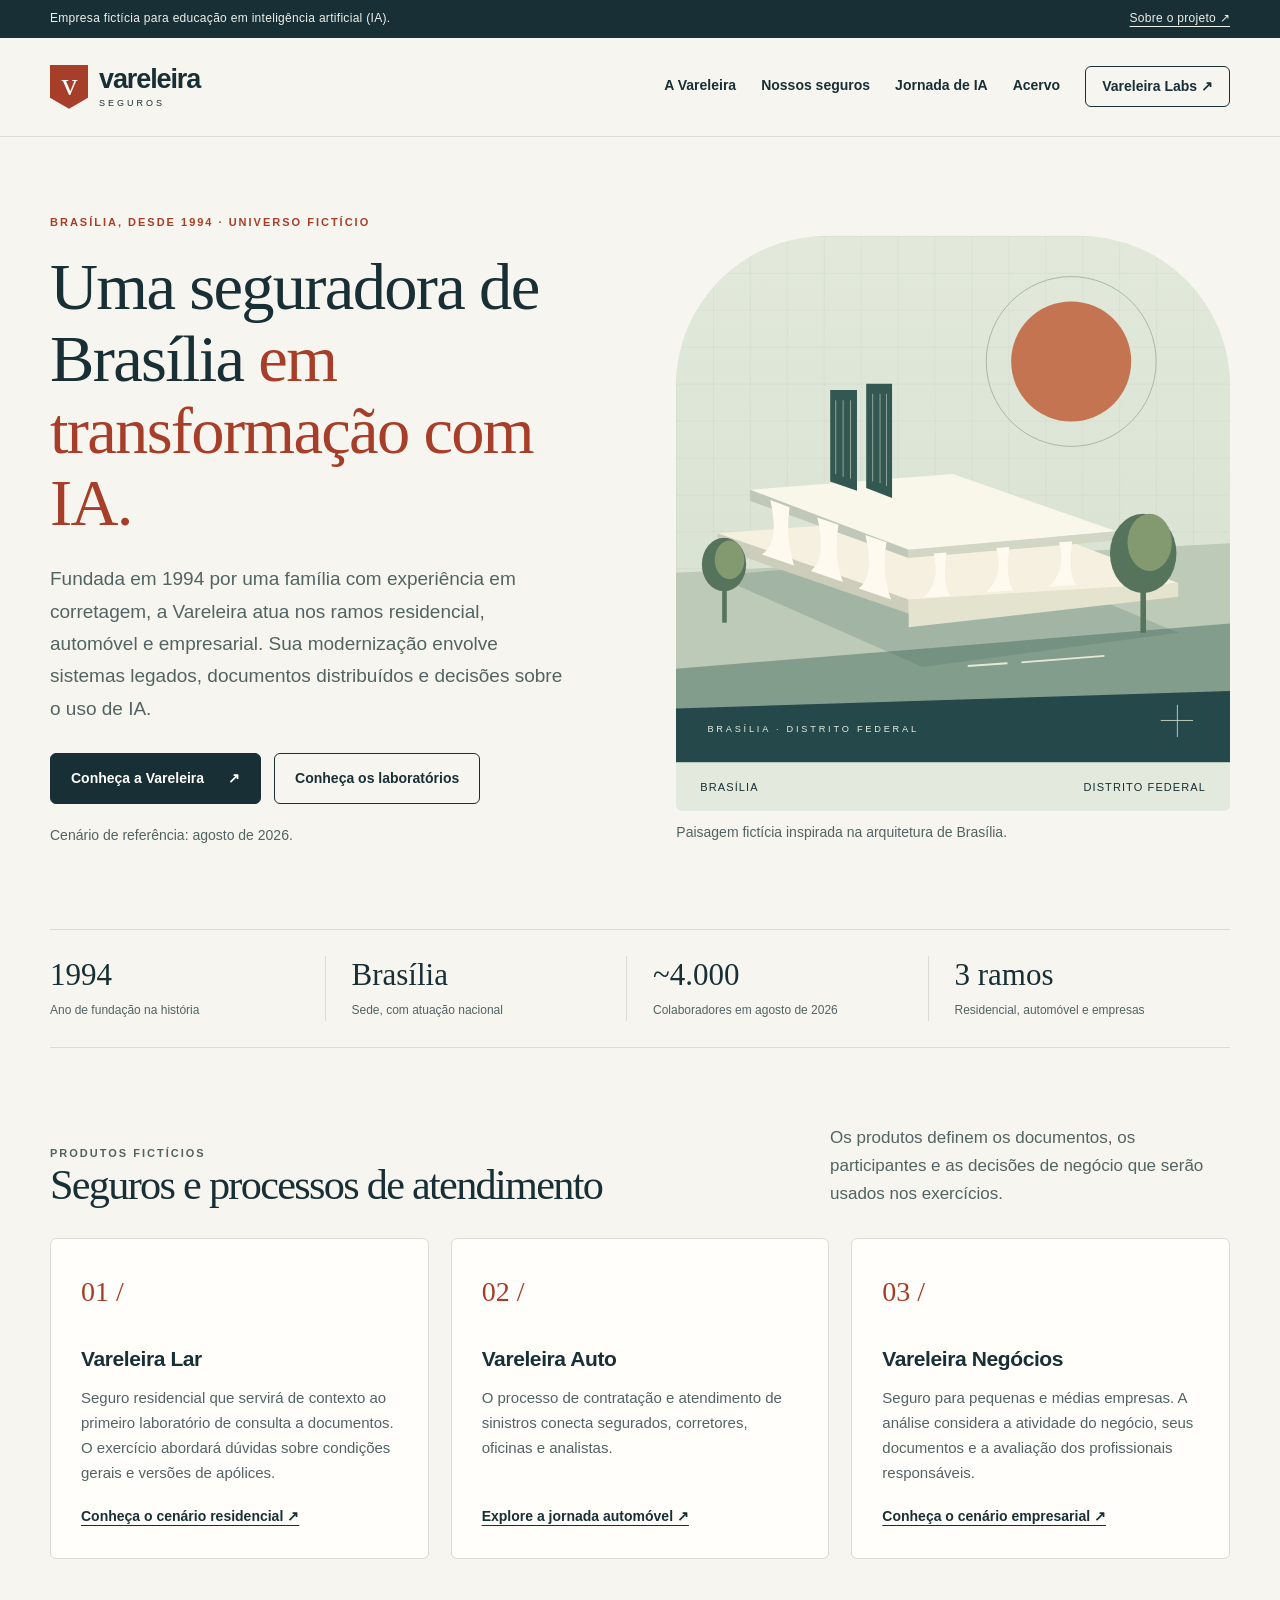
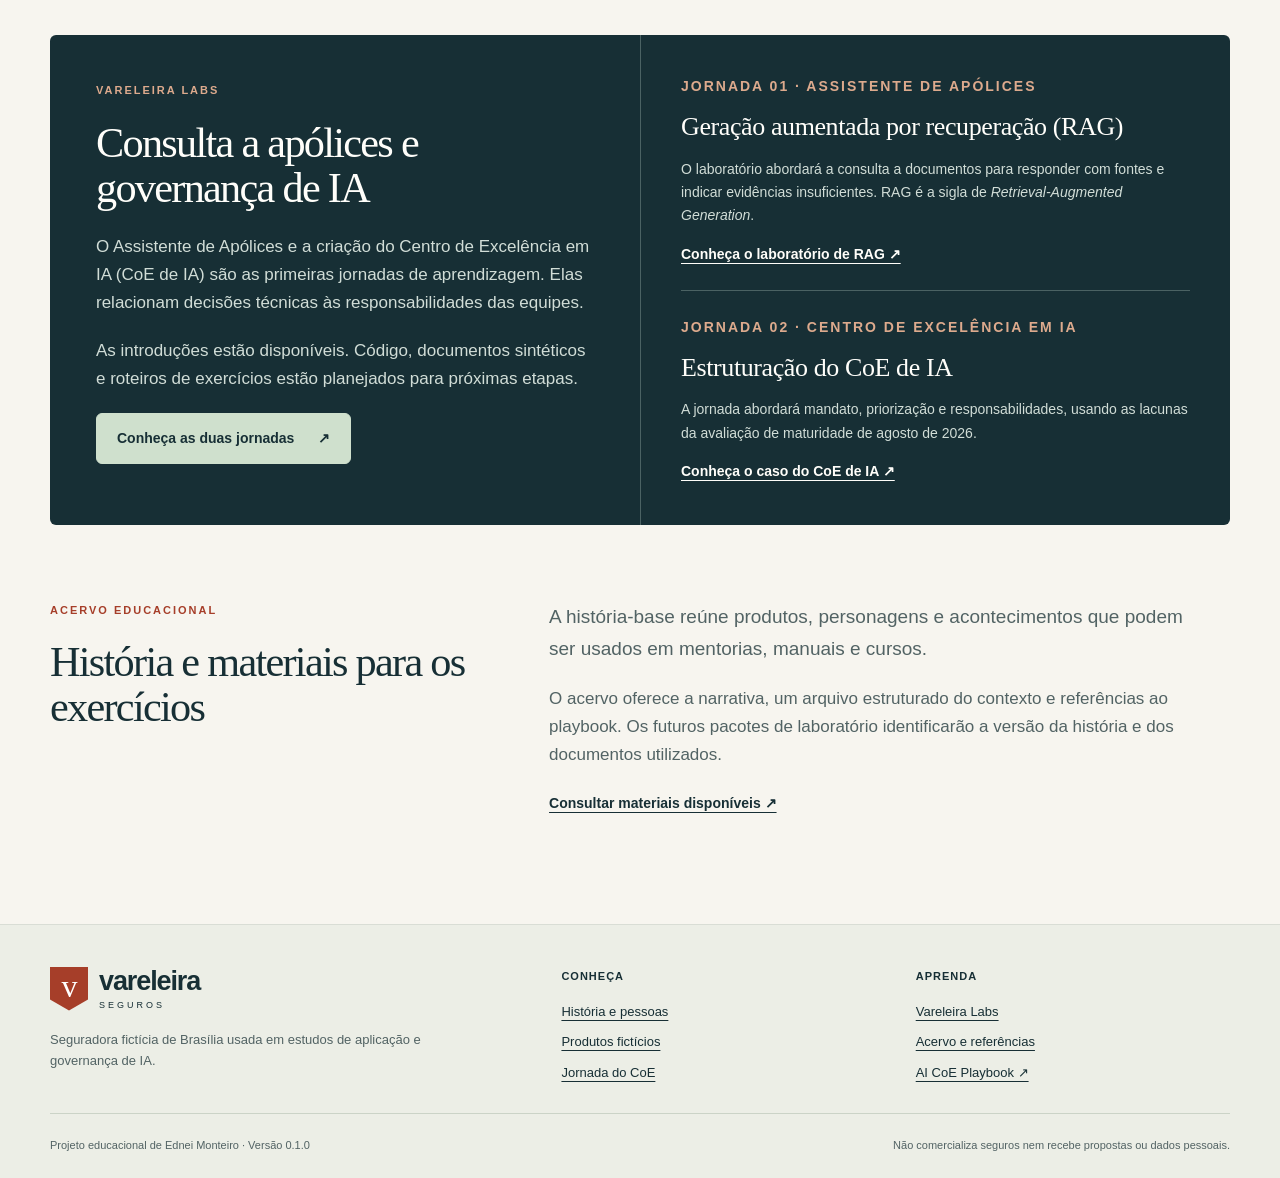
==== index.html @ fbc41fa9 "feat: prepare Vareleira site, repository policies and Pages publication Co-authored-by: Copilot <223" ====
<!doctype html>
<html lang="pt-BR">
<head>
  <meta charset="utf-8">
  <meta name="viewport" content="width=device-width, initial-scale=1">
  <title>Vareleira Seguros · Empresa fictícia para educação em IA</title>
  <meta name="description" content="Seguradora fictícia de Brasília para estudar inteligência artificial: história da empresa, consulta a apólices e criação de um centro de excelência.">
  <link rel="icon" href="assets/favicon.svg" type="image/svg+xml">
  <link rel="stylesheet" href="assets/site.css">
</head>
<body>
  <a class="skip" href="#conteudo">Pular para o conteúdo</a>
  <div class="notice"><div class="wrap"><span>Empresa fictícia para educação em inteligência artificial (IA).</span><a class="notice-detail" href="acervo.html#sobre">Sobre o projeto ↗</a></div></div>
  <header class="site-header"><div class="wrap header-inner">
    <a class="brand" href="index.html" aria-label="Vareleira Seguros, início"><span class="brand-mark" aria-hidden="true">v</span><span>vareleira<small>seguros</small></span></a>
    <nav class="nav" aria-label="Navegação principal"><a href="empresa.html">A Vareleira</a><a href="seguros.html">Nossos seguros</a><a href="coe.html">Jornada de IA</a><a href="acervo.html">Acervo</a><a class="nav-labs" href="labs.html">Vareleira Labs ↗</a></nav>
  </div></header>
  <main id="conteudo" class="wrap">
    <section class="hero" aria-labelledby="titulo">
      <div>
        <p class="eyebrow">Brasília, desde 1994 · Universo fictício</p>
        <h1 id="titulo">Uma seguradora de Brasília <em>em transformação com IA.</em></h1>
        <p class="lead">Fundada em 1994 por uma família com experiência em corretagem, a Vareleira atua nos ramos residencial, automóvel e empresarial. Sua modernização envolve sistemas legados, documentos distribuídos e decisões sobre o uso de IA.</p>
        <div class="actions"><a class="button" href="empresa.html">Conheça a Vareleira <span aria-hidden="true">↗</span></a><a class="button secondary" href="labs.html">Conheça os laboratórios</a></div>
        <p class="small muted">Cenário de referência: agosto de 2026.</p>
      </div>
      <figure style="margin:0">
        <div class="hero-art"><img src="assets/brasilia.svg" width="600" height="570" alt="Ilustração inspirada em Brasília, com colunas curvas, sol terracota e vegetação do cerrado."><div class="art-caption"><span>Brasília</span><span>Distrito Federal</span></div></div>
        <figcaption class="small muted" style="margin-top:10px">Paisagem fictícia inspirada na arquitetura de Brasília.</figcaption>
      </figure>
    </section>
    <div class="facts" aria-label="Perfil da empresa no cenário fictício de agosto de 2026">
      <div class="fact"><strong>1994</strong><span>Ano de fundação na história</span></div>
      <div class="fact"><strong>Brasília</strong><span>Sede, com atuação nacional</span></div>
      <div class="fact"><strong>~4.000</strong><span>Colaboradores em agosto de 2026</span></div>
      <div class="fact"><strong>3 ramos</strong><span>Residencial, automóvel e empresas</span></div>
    </div>
    <section class="section">
      <div class="section-heading"><div><p class="eyebrow">Produtos fictícios</p><h2>Seguros e processos de atendimento</h2></div><p>Os produtos definem os documentos, os participantes e as decisões de negócio que serão usados nos exercícios.</p></div>
      <div class="grid-3">
        <article class="card"><span class="card-index" aria-hidden="true">01 /</span><h3>Vareleira Lar</h3><p>Seguro residencial que servirá de contexto ao primeiro laboratório de consulta a documentos. O exercício abordará dúvidas sobre condições gerais e versões de apólices.</p><a class="text-link" href="seguros.html#residencial">Conheça o cenário residencial ↗</a></article>
        <article class="card"><span class="card-index" aria-hidden="true">02 /</span><h3>Vareleira Auto</h3><p>O processo de contratação e atendimento de sinistros conecta segurados, corretores, oficinas e analistas.</p><a class="text-link" href="seguros.html#automovel">Explore a jornada automóvel ↗</a></article>
        <article class="card"><span class="card-index" aria-hidden="true">03 /</span><h3>Vareleira Negócios</h3><p>Seguro para pequenas e médias empresas. A análise considera a atividade do negócio, seus documentos e a avaliação dos profissionais responsáveis.</p><a class="text-link" href="seguros.html#empresas">Conheça o cenário empresarial ↗</a></article>
      </div>
    </section>
    <section class="feature" aria-labelledby="labs-title">
      <div class="feature-copy"><p class="eyebrow">Vareleira Labs</p><h2 id="labs-title">Consulta a apólices e governança de IA</h2><p>O Assistente de Apólices e a criação do Centro de Excelência em IA (CoE de IA) são as primeiras jornadas de aprendizagem. Elas relacionam decisões técnicas às responsabilidades das equipes.</p><p>As introduções estão disponíveis. Código, documentos sintéticos e roteiros de exercícios estão planejados para próximas etapas.</p><a class="button" href="labs.html">Conheça as duas jornadas <span aria-hidden="true">↗</span></a></div>
      <div class="feature-side">
        <article><p class="eyebrow">Jornada 01 · Assistente de Apólices</p><h3>Geração aumentada por recuperação (RAG)</h3><p>O laboratório abordará a consulta a documentos para responder com fontes e indicar evidências insuficientes. RAG é a sigla de <em>Retrieval-Augmented Generation</em>.</p><a class="text-link" href="rag.html">Conheça o laboratório de RAG ↗</a></article>
        <article><p class="eyebrow">Jornada 02 · Centro de Excelência em IA</p><h3>Estruturação do CoE de IA</h3><p>A jornada abordará mandato, priorização e responsabilidades, usando as lacunas da avaliação de maturidade de agosto de 2026.</p><a class="text-link" href="coe.html">Conheça o caso do CoE de IA ↗</a></article>
      </div>
    </section>
    <section class="section split">
      <div><p class="eyebrow">Acervo educacional</p><h2>História e materiais para os exercícios</h2></div>
      <div><p class="lead">A história-base reúne produtos, personagens e acontecimentos que podem ser usados em mentorias, manuais e cursos.</p><p class="muted">O acervo oferece a narrativa, um arquivo estruturado do contexto e referências ao playbook. Os futuros pacotes de laboratório identificarão a versão da história e dos documentos utilizados.</p><a class="text-link" href="acervo.html">Consultar materiais disponíveis ↗</a></div>
    </section>
  </main>
  <footer class="site-footer"><div class="wrap"><div class="footer-top">
    <div><a class="brand" href="index.html"><span class="brand-mark" aria-hidden="true">v</span><span>vareleira<small>seguros</small></span></a><p>Seguradora fictícia de Brasília usada em estudos de aplicação e governança de IA.</p></div>
    <div class="footer-links"><strong>Conheça</strong><a href="empresa.html">História e pessoas</a><a href="seguros.html">Produtos fictícios</a><a href="coe.html">Jornada do CoE</a></div>
    <div class="footer-links"><strong>Aprenda</strong><a href="labs.html">Vareleira Labs</a><a href="acervo.html">Acervo e referências</a><a href="https://vareleira.com/artigos/coe-ia-playbook.html">AI CoE Playbook ↗</a></div>
  </div><div class="footer-bottom"><span>Projeto educacional de Ednei Monteiro · Versão 0.1.0</span><span>Não comercializa seguros nem recebe propostas ou dados pessoais.</span></div></div></footer>
</body>
</html>
---- assets/site.css ----
:root {
  color-scheme: light;
  --paper: #f7f5ef;
  --white: #fffefa;
  --ink: #172f35;
  --muted: #526364;
  --line: #d9ddd5;
  --accent: #a63e29;
  --soft: #ebece3;
  --mint: #cfe0cd;
  --radius: 6px;
}
* { box-sizing: border-box; }
html { scroll-behavior: smooth; }
body { margin: 0; background: var(--paper); color: var(--ink); font: 17px/1.65 "Segoe UI", Arial, sans-serif; }
a { color: inherit; text-underline-offset: 4px; }
a:hover { color: var(--accent); }
button, input { font: inherit; }
img, svg { max-width: 100%; }
img { display: block; height: auto; }
::selection { background: var(--mint); color: var(--ink); }
:focus-visible { outline: 3px solid var(--accent); outline-offset: 5px; }
.wrap { width: min(1180px, calc(100% - 64px)); margin-inline: auto; }
.skip { position: absolute; left: 16px; top: -100px; z-index: 10; padding: 12px 20px; background: var(--white); }
.skip:focus { top: 12px; }
.notice { background: var(--ink); color: #edf1e9; font-size: 12px; padding: 9px 0; letter-spacing: .025em; }
.notice .wrap { display: flex; justify-content: space-between; gap: 16px; }
.notice a:hover { color: #fff; }
.site-header { border-bottom: 1px solid var(--line); background: var(--paper); }
.header-inner { display: flex; align-items: center; justify-content: space-between; min-height: 98px; gap: 32px; }
.brand { display: inline-flex; align-items: center; gap: 11px; text-decoration: none; font-size: 27px; font-weight: 700; letter-spacing: -1.1px; line-height: 1; }
.brand:hover { color: var(--ink); }
.brand-mark { display: grid; place-items: center; background: var(--accent); color: white; width: 38px; height: 44px; font: 32px Georgia, serif; clip-path: polygon(0 0,100% 0,100% 75%,50% 100%,0 75%); padding-bottom: 5px; }
.brand small { display: block; margin-top: 6px; font-size: 9px; font-weight: 500; letter-spacing: 3px; text-transform: uppercase; }
.nav { display: flex; align-items: center; flex-wrap: wrap; gap: 25px; }
.nav a { font-size: 14px; font-weight: 600; text-decoration: none; padding: 8px 0; border-bottom: 2px solid transparent; }
.nav a:hover, .nav a[aria-current="page"] { border-color: var(--accent); }
.nav .nav-labs { border: 1px solid var(--ink); border-radius: var(--radius); padding: 8px 16px; }
.nav .nav-labs[aria-current="page"] { background: var(--ink); color: var(--white); }
.eyebrow { font-size: 11px; font-weight: 700; text-transform: uppercase; letter-spacing: 2px; margin: 0 0 20px; color: var(--accent); }
h1, h2, h3, p { margin-top: 0; }
h1, h2 { font-family: Georgia, "Times New Roman", serif; font-weight: 400; letter-spacing: -1.7px; line-height: 1.08; }
h1 { font-size: clamp(40px, 5.2vw, 70px); margin-bottom: 25px; }
h2 { font-size: clamp(32px, 3.3vw, 44px); margin-bottom: 22px; }
h3 { font-size: 21px; line-height: 1.3; letter-spacing: -.4px; margin-bottom: 14px; }
p { margin-bottom: 20px; }
.lead { font-size: 19px; line-height: 1.7; color: var(--muted); max-width: 660px; }
.muted { color: var(--muted); }
.small { font-size: 14px; }
.hero { display: grid; grid-template-columns: 1.03fr 1fr; gap: 56px; align-items: center; padding: 76px 0 62px; }
.hero .lead { max-width: 520px; }
.hero h1 em { color: var(--accent); font-style: normal; }
.hero-art { position: relative; background: #e3e9dc; border-radius: 150px 150px 6px 6px; overflow: hidden; }
.hero-art img { width: 100%; }
.art-caption { display: flex; justify-content: space-between; gap: 20px; padding: 15px 24px; border-top: 1px solid #b8c7bb; font-size: 11px; letter-spacing: 1.1px; text-transform: uppercase; }
.actions { display: flex; gap: 13px; flex-wrap: wrap; margin: 28px 0 20px; }
.button { display: inline-flex; align-items: center; justify-content: center; gap: 24px; padding: 13px 20px; border-radius: var(--radius); border: 1px solid var(--ink); color: var(--white); background: var(--ink); font-size: 14px; font-weight: 600; text-decoration: none; }
.button:hover { background: #29494e; color: white; }
.button.secondary { background: transparent; color: var(--ink); }
.button.secondary:hover { background: var(--soft); }
.text-link { font-size: 14px; font-weight: 650; }
.facts { display: grid; grid-template-columns: repeat(4, 1fr); border-block: 1px solid var(--line); padding: 26px 0; gap: 26px; }
.fact { border-right: 1px solid var(--line); padding-right: 18px; }
.fact:last-child { border-right: 0; }
.fact strong { display: block; font-family: Georgia, serif; font-weight: 400; font-size: 31px; line-height: 1.25; }
.fact span { display: block; margin-top: 6px; color: var(--muted); font-size: 12px; }
.section { padding-block: 76px; }
.section + .section { border-top: 1px solid var(--line); }
.section-heading { display: flex; justify-content: space-between; align-items: end; gap: 40px; margin-bottom: 30px; }
.section-heading h2 { margin-bottom: 0; }
.section-heading p { max-width: 400px; margin-bottom: 0; color: var(--muted); }
.grid-3, .grid-2 { display: grid; gap: 22px; }
.grid-3 { grid-template-columns: repeat(3, 1fr); }
.grid-2 { grid-template-columns: repeat(2, 1fr); }
.card { background: var(--white); border: 1px solid var(--line); border-radius: var(--radius); padding: 30px; display: flex; flex-direction: column; align-items: start; }
.card p { color: var(--muted); font-size: 15px; }
.card .text-link { margin-top: auto; }
.card-index { color: var(--accent); font-family: Georgia, serif; font-size: 28px; margin-bottom: 30px; }
.tag { display: inline-block; border: 1px solid #c6cfc4; color: #365448; background: #e9efe3; border-radius: 3px; padding: 3px 9px; font-size: 11px; font-weight: 600; letter-spacing: .35px; line-height: 1.6; }
.tag.planned { background: #f1eadc; color: #735125; border-color: #d7c7ab; }
.tag-row { display: flex; flex-wrap: wrap; gap: 8px; margin-bottom: 20px; }
.feature { display: grid; grid-template-columns: 1fr 1fr; background: var(--ink); color: var(--white); border-radius: var(--radius); overflow: hidden; }
.feature-copy { padding: 46px; }
.feature .eyebrow { color: #ddaa8d; }
.feature p { color: #d1ddd7; }
.feature .button { background: var(--mint); color: var(--ink); border-color: var(--mint); }
.feature .button:hover { background: #e0ebd8; }
.feature-side { border-left: 1px solid #4b6263; padding: 40px; display: grid; align-content: center; gap: 22px; }
.feature-side article + article { border-top: 1px solid #4b6263; padding-top: 25px; }
.feature-side h3 { font-family: Georgia, serif; font-size: 26px; font-weight: 400; }
.feature-side p { font-size: 14px; margin-bottom: 12px; }
.feature a:hover { color: #f5c9a9; }
.page-intro { padding: 60px 0 48px; max-width: 900px; }
.breadcrumb { display: flex; flex-wrap: wrap; gap: 10px; color: var(--muted); font-size: 12px; margin-bottom: 36px; }
.page-intro h1 { max-width: 850px; font-size: clamp(39px, 4.8vw, 62px); }
.page-intro .lead { max-width: 760px; }
.page-intro .eyebrow { margin-bottom: 18px; }
.callout { border-left: 3px solid var(--accent); background: var(--soft); padding: 24px 28px; border-radius: 0 var(--radius) var(--radius) 0; }
.callout p:last-child { margin-bottom: 0; }
.split { display: grid; grid-template-columns: .8fr 1.3fr; gap: 80px; }
.prose { max-width: 780px; }
.prose p, .prose li { color: var(--muted); }
.timeline { list-style: none; margin: 0; padding: 0; }
.timeline li { position: relative; border-left: 1px solid #b9c6b9; padding: 0 0 32px 28px; }
.timeline li::before { content: ""; position: absolute; top: 8px; left: -5px; width: 9px; height: 9px; border-radius: 50%; background: var(--accent); }
.timeline li:last-child { padding-bottom: 0; }
.timeline strong { display: block; font-size: 13px; color: var(--accent); margin-bottom: 8px; }
.timeline h3 { margin-bottom: 9px; font-size: 19px; }
.timeline p { font-size: 15px; color: var(--muted); margin: 0; }
.person { padding-top: 20px; border-top: 1px solid var(--line); }
.person h3 { margin: 7px 0 8px; }
.person .role { color: var(--accent); font-size: 12px; font-weight: 650; }
.person p { font-size: 15px; color: var(--muted); }
.stack { display: grid; gap: 24px; }
.product { display: grid; grid-template-columns: .65fr 1.35fr; gap: 40px; padding: 36px; border: 1px solid var(--line); background: var(--white); border-radius: var(--radius); scroll-margin-top: 24px; }
.product-name { font: 35px/1.2 Georgia, serif; letter-spacing: -1px; margin-bottom: 20px; }
.product p, .product li { font-size: 15px; color: var(--muted); }
.product ul { padding-left: 20px; margin-bottom: 0; }
.lab-number { font: 52px Georgia, serif; color: #82918b; margin-bottom: 18px; }
.lab-card { padding: 36px; }
.lab-card h2 { font-size: 34px; }
.list-clean { padding-left: 20px; margin-top: 0; }
.list-clean li { margin-bottom: 11px; }
.flow { counter-reset: stage; list-style: none; margin: 0; padding: 0; display: grid; grid-template-columns: repeat(4, 1fr); gap: 22px; }
.flow li { counter-increment: stage; padding-top: 21px; border-top: 2px solid var(--line); }
.flow li::before { content: "0" counter(stage); display: block; font: 26px Georgia, serif; color: var(--accent); margin-bottom: 20px; }
.flow h3 { font-size: 18px; }
.flow p { font-size: 14px; color: var(--muted); }
.question { padding: 25px; border: 1px solid var(--line); border-radius: var(--radius); margin-top: 22px; }
.question blockquote { margin: 10px 0 15px; font: 27px/1.4 Georgia, serif; }
.table-scroll { overflow-x: auto; }
table { width: 100%; border-collapse: collapse; font-size: 14px; text-align: left; }
caption { text-align: left; font-weight: 600; margin-bottom: 16px; }
th { font-size: 12px; color: var(--muted); background: var(--soft); }
th, td { padding: 17px 18px; border-bottom: 1px solid var(--line); vertical-align: top; }
td a { font-weight: 600; }
.site-footer { background: #eceee6; border-top: 1px solid var(--line); padding: 42px 0 24px; margin-top: 30px; }
.footer-top { display: grid; grid-template-columns: 1.5fr 1fr 1fr; gap: 40px; padding-bottom: 30px; }
.footer-top p { color: var(--muted); font-size: 13px; max-width: 400px; margin: 18px 0 0; }
.footer-links { display: flex; align-items: start; flex-direction: column; gap: 9px; font-size: 13px; }
.footer-links strong { margin-bottom: 7px; font-size: 11px; text-transform: uppercase; letter-spacing: 1px; }
.footer-bottom { display: flex; flex-wrap: wrap; justify-content: space-between; gap: 12px; padding-top: 22px; border-top: 1px solid #cbd3c7; font-size: 11px; color: var(--muted); }
code { font-size: .9em; overflow-wrap: anywhere; }
@media (max-width: 980px) {
  .header-inner { gap: 24px; }
  .nav { gap: 17px; }
  .hero { gap: 32px; padding-top: 54px; }
  .hero h1 { font-size: 50px; }
  .split { gap: 40px; }
  .card { padding: 24px; }
  .feature-copy, .feature-side { padding: 30px; }
}
@media (max-width: 740px) {
  .wrap { width: calc(100% - 36px); }
  .notice .wrap { display: block; font-size: 11px; }
  .notice .notice-detail { display: none; }
  .header-inner { align-items: start; flex-direction: column; padding-block: 22px 16px; gap: 20px; }
  .brand { font-size: 25px; }
  .nav { gap: 8px 19px; width: 100%; }
  .nav a { font-size: 13px; }
  .nav .nav-labs { padding: 6px 11px; }
  .hero { grid-template-columns: 1fr; gap: 32px; padding: 42px 0 36px; }
  .hero h1 { font-size: clamp(42px, 9vw, 60px); }
  .hero-art { max-width: 520px; width: 100%; margin-inline: auto; }
  .lead { font-size: 17px; }
  .facts { grid-template-columns: 1fr 1fr; gap: 24px; }
  .fact:nth-child(2) { border: 0; }
  .fact strong { font-size: 27px; }
  .section { padding-block: 46px; }
  .section-heading { flex-direction: column; align-items: start; gap: 20px; }
  .grid-3, .grid-2, .feature, .split, .product { grid-template-columns: 1fr; }
  .split { gap: 30px; }
  .card-index { margin-bottom: 18px; }
  .feature-side { border-left: 0; border-top: 1px solid #4b6263; }
  .feature-copy, .feature-side, .lab-card, .product { padding: 25px; }
  .product { gap: 15px; }
  .page-intro { padding: 32px 0; }
  .page-intro h1 { font-size: 42px; }
  .flow { grid-template-columns: 1fr 1fr; }
  .footer-top { grid-template-columns: 1fr 1fr; gap: 30px; }
  .footer-top > div:first-child { grid-column: 1 / -1; }
  .art-caption { padding: 14px; font-size: 9px; }
}
@media (prefers-reduced-motion: reduce) { html { scroll-behavior: auto; } }
@media print {
  .notice, .site-header, .site-footer, .actions, .skip { display: none; }
  body { background: white; font-size: 11pt; }
  .wrap { width: 100%; }
  .section { padding-block: 20px; }
  .hero, .split, .feature { display: block; }
  .hero-art { max-width: 300px; }
  .feature, .feature p, .feature .eyebrow { background: white; color: black; }
  .card, .person, .timeline li, .product { break-inside: avoid; }
  a { text-decoration: underline; }
  main::before { content: "Vareleira · Empresa fictícia para educação em inteligência artificial (IA) · Cenário: agosto de 2026"; display: block; padding: 12px 0; border-bottom: 1px solid; font-size: 10pt; }
}
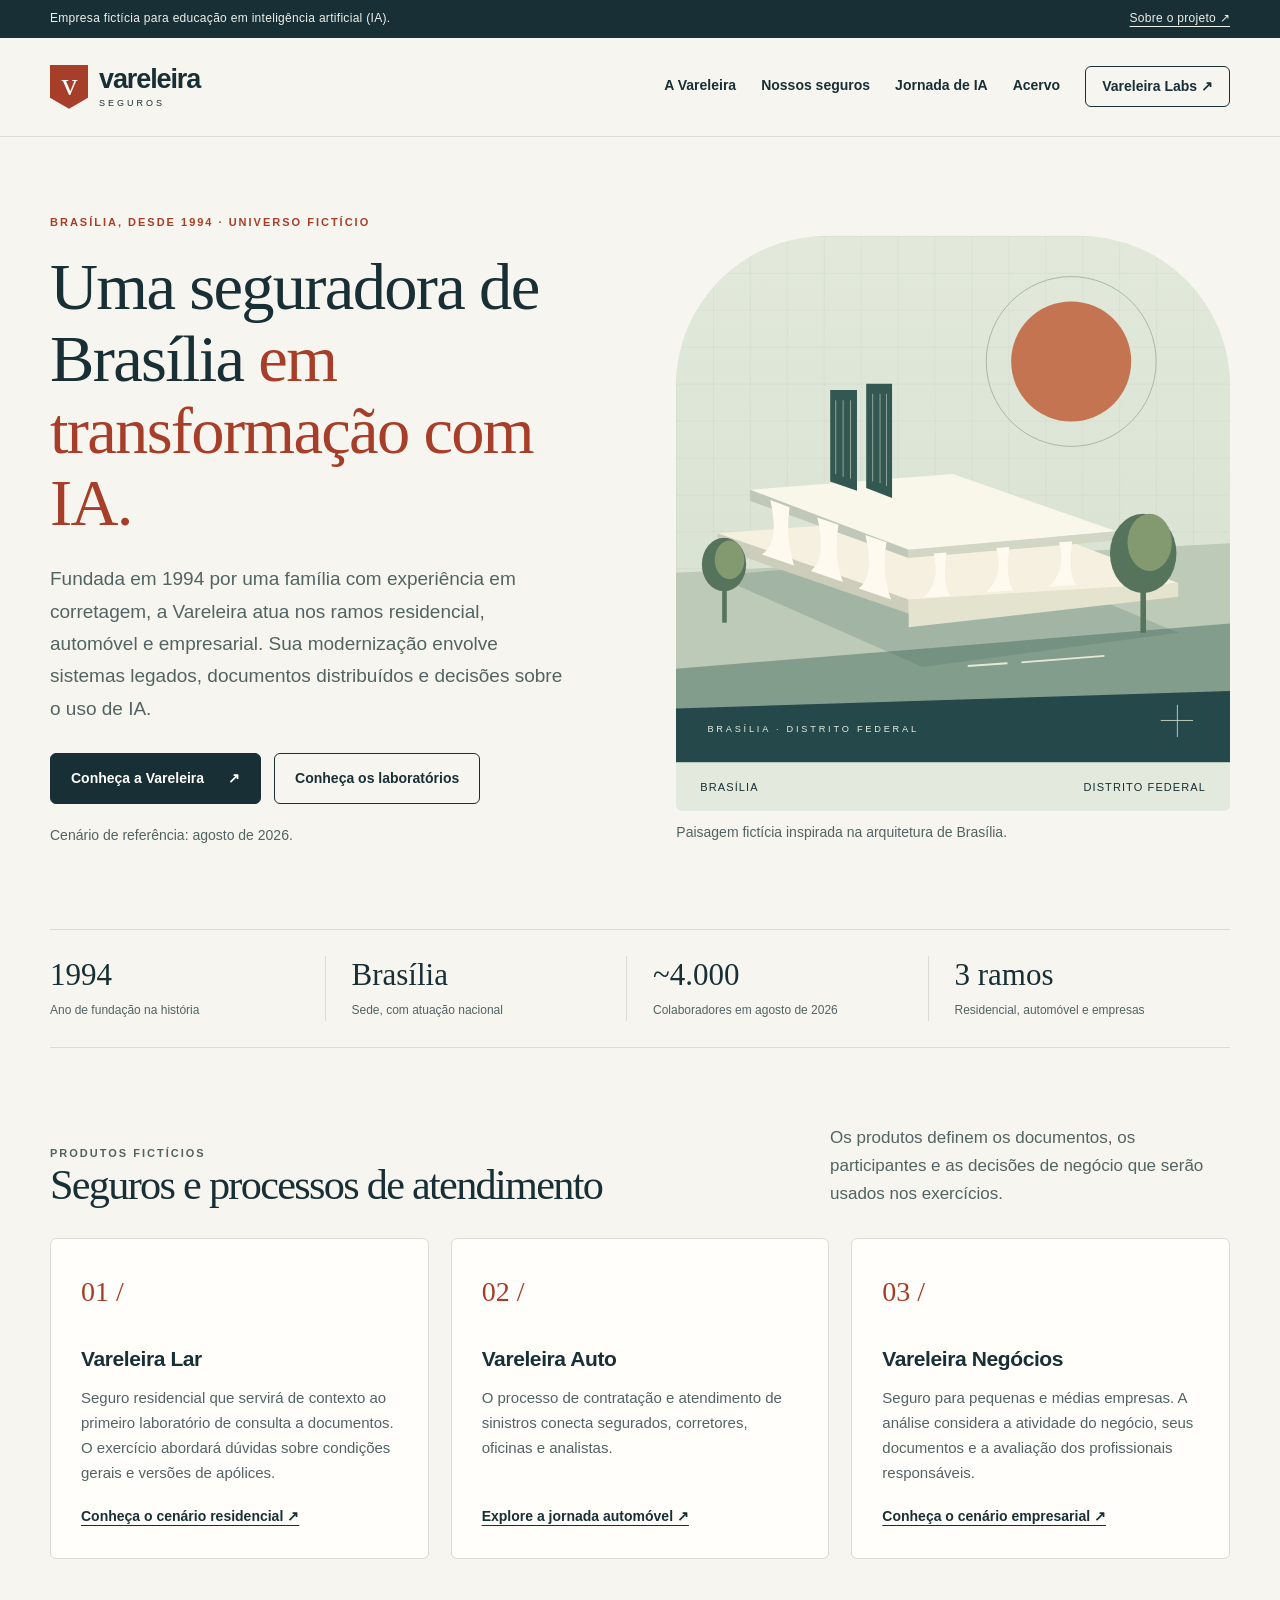
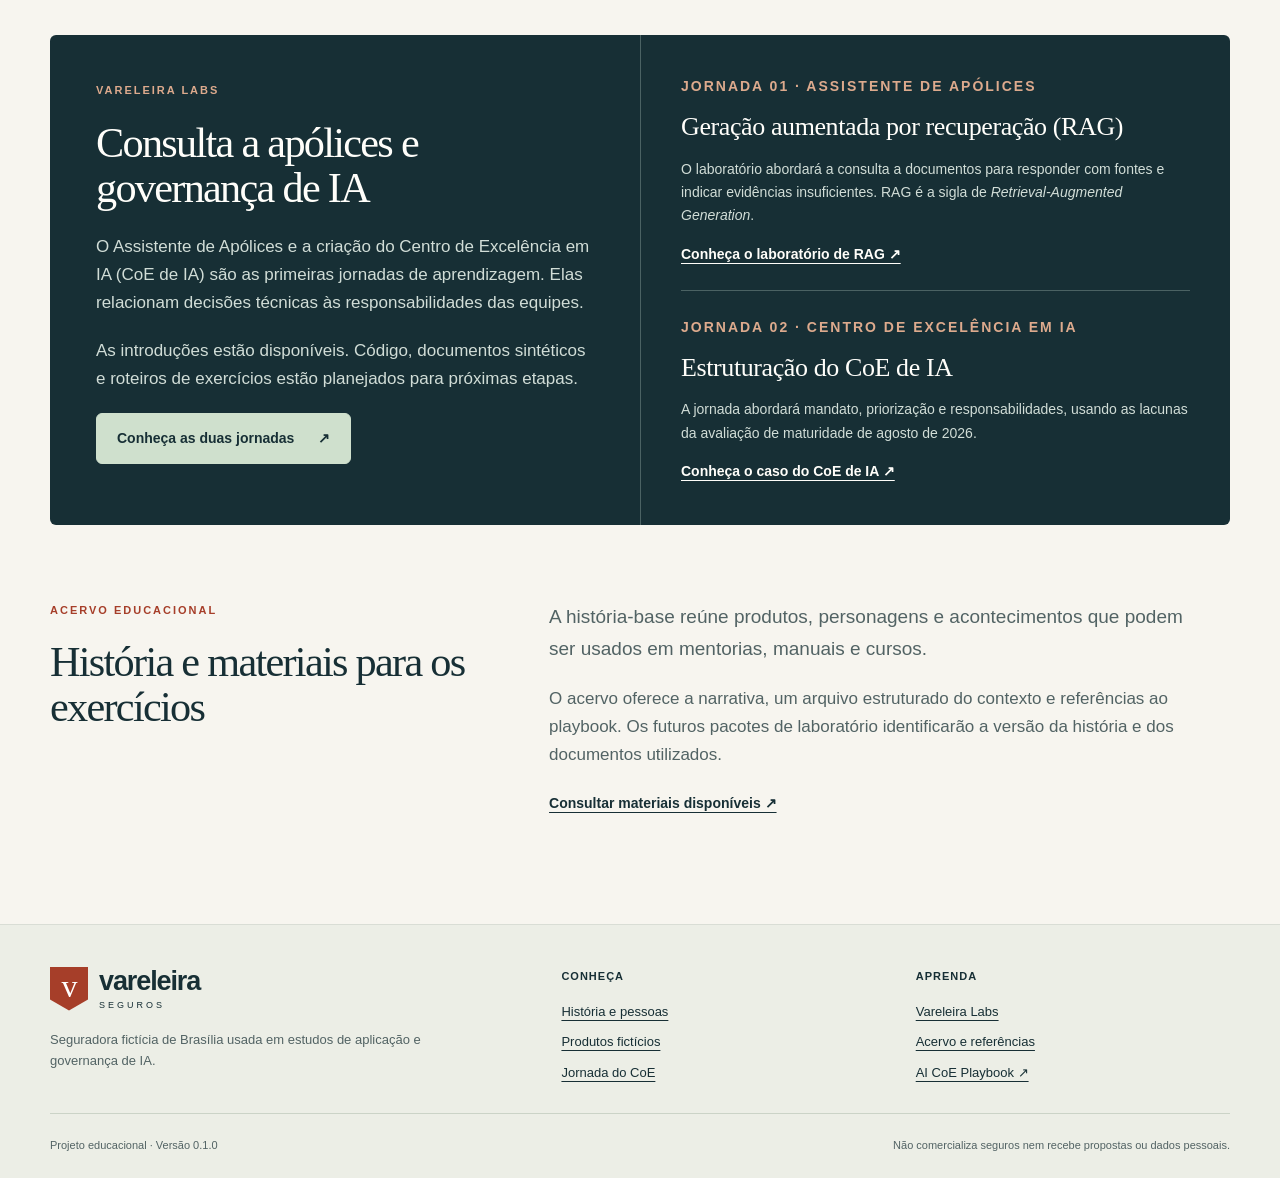
==== commit c2059352: "docs: keep author identification in credits and citation only Co-authored-by: Copilot <223556219+Cop" ====
--- a/index.html
+++ b/index.html
@@ -59,6 +59,6 @@
     <div><a class="brand" href="index.html"><span class="brand-mark" aria-hidden="true">v</span><span>vareleira<small>seguros</small></span></a><p>Seguradora fictícia de Brasília usada em estudos de aplicação e governança de IA.</p></div>
     <div class="footer-links"><strong>Conheça</strong><a href="empresa.html">História e pessoas</a><a href="seguros.html">Produtos fictícios</a><a href="coe.html">Jornada do CoE</a></div>
     <div class="footer-links"><strong>Aprenda</strong><a href="labs.html">Vareleira Labs</a><a href="acervo.html">Acervo e referências</a><a href="https://vareleira.com/artigos/coe-ia-playbook.html">AI CoE Playbook ↗</a></div>
-  </div><div class="footer-bottom"><span>Projeto educacional de Ednei Monteiro · Versão 0.1.0</span><span>Não comercializa seguros nem recebe propostas ou dados pessoais.</span></div></div></footer>
+  </div><div class="footer-bottom"><span>Projeto educacional · Versão 0.1.0</span><span>Não comercializa seguros nem recebe propostas ou dados pessoais.</span></div></div></footer>
 </body>
 </html>
